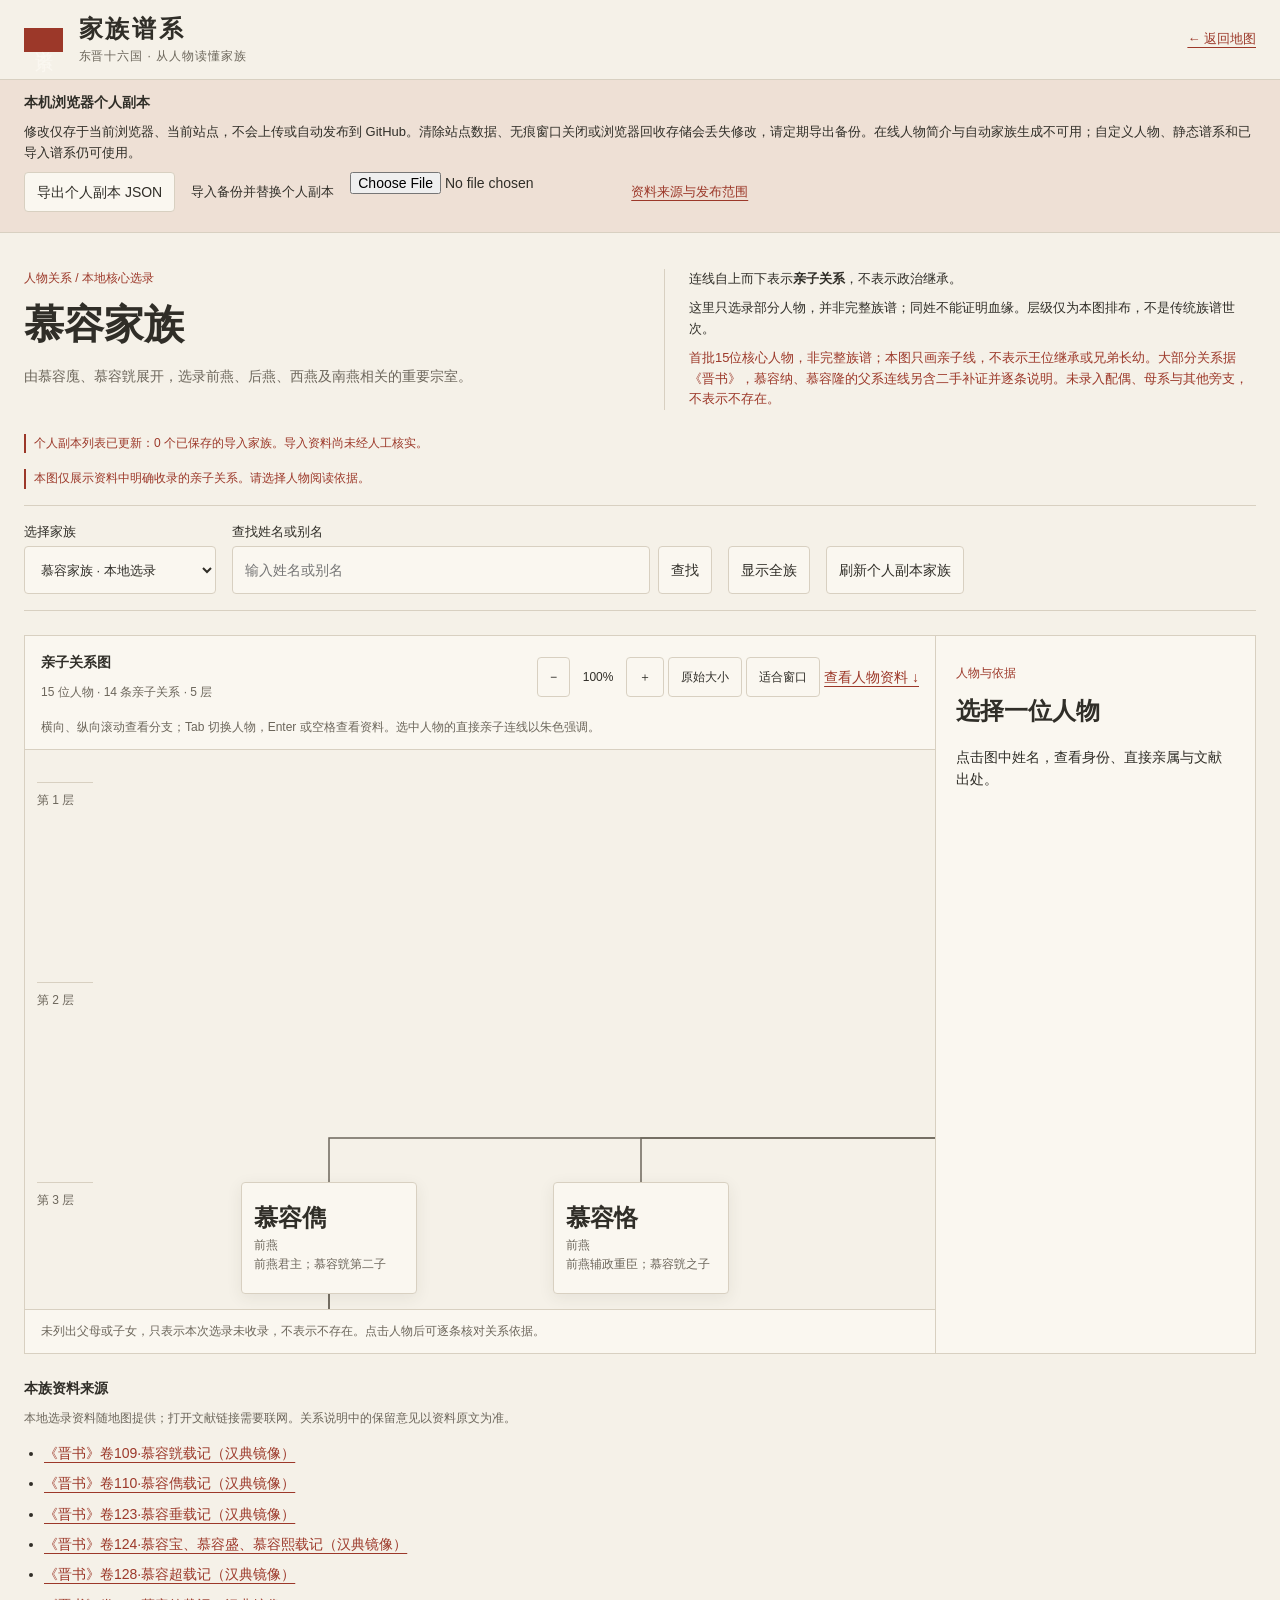
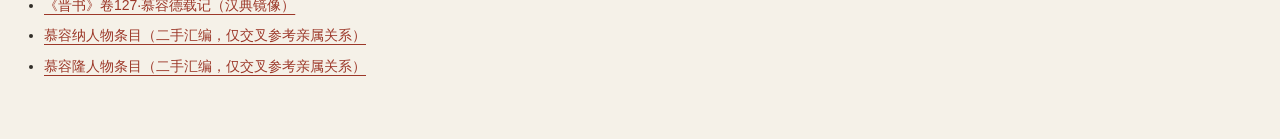
==== genealogy.html @ d3fff0d9 "Prepare personal GitHub Pages edition and shared server" ====
<!doctype html>
<html lang="zh-CN">
<head>
<meta charset="utf-8"><meta name="viewport" content="width=device-width, initial-scale=1">
<title>家族谱系 · 东晋十六国</title>
<link rel="stylesheet" href="atlas.css"><link rel="stylesheet" href="genealogy.css">
<link rel="stylesheet" href="personal-data.css">
<script src="atlas-config.js" defer></script><script src="atlas-api.js" defer></script>
<script src="geo-data.js" defer></script><script src="history-data.js" defer></script><script src="personal-data.js" defer></script>
<script src="genealogy-data.js" defer></script><script src="genealogy-client.js" defer></script><script src="genealogy.js" defer></script>
</head>
<body class="genealogy-page">
<a class="skip-link" href="#genealogy-controls">跳至谱系操作</a>
<header class="masthead"><div class="brand"><span class="seal" aria-hidden="true">谱系</span><div><h1>家族谱系</h1><p>东晋十六国 · 从人物读懂家族</p></div></div><nav class="header-actions" aria-label="页面导航"><a href="index.html">← 返回地图</a></nav></header>
<main class="genealogy-main">
<section class="genealogy-intro" aria-labelledby="family-title"><div><p id="family-kind" class="eyebrow">人物关系 / 核心选录</p><h2 id="family-title">正在读取家族资料…</h2><p id="family-description"></p></div><div class="reading-note"><p>连线自上而下表示<strong>亲子关系</strong>，不表示政治继承。</p><p>这里只选录部分人物，并非完整族谱；同姓不能证明血缘。层级仅为本图排布，不是传统族谱世次。</p><p id="family-scope"></p></div></section>
<section id="family-provenance" class="family-provenance" aria-labelledby="provenance-title" hidden><h2 id="provenance-title">导入资料 · 尚未经人工核实</h2><p id="family-generated-at"></p><p>本族依据检索来源生成并保存，不属于本地人工选录资料，也不代表完整族谱。请结合下方来源逐条核对人物与亲子关系；未收录不等于不存在。</p><ul id="family-warnings"></ul></section>
<p id="shared-status" class="reference-note" role="status" aria-live="polite"></p>
<p id="genealogy-status" class="reference-note" role="status" aria-live="polite">正在读取本地谱系资料…</p>
<section id="genealogy-controls" class="genealogy-controls" aria-label="谱系操作" tabindex="-1">
<label class="family-field" for="family-select">选择家族<select id="family-select" disabled></select></label>
<form id="person-search-form" role="search"><label for="person-search">查找姓名或别名</label><div class="search-field"><input id="person-search" type="search" autocomplete="off" placeholder="输入姓名或别名" aria-controls="person-search-results" disabled><button type="submit" disabled>查找</button></div></form>
<button id="show-family" type="button" disabled>显示全族</button>
<button id="refresh-families" type="button" disabled>刷新共享家族</button>
</section>
<div id="search-panel" class="search-panel" hidden><p id="search-status" role="status" aria-live="polite"></p><ul id="person-search-results" aria-label="姓名搜索结果"></ul></div>
<div id="genealogy-workspace" class="genealogy-workspace" hidden>
<section class="tree-panel" aria-labelledby="tree-title"><div class="tree-toolbar"><div><h2 id="tree-title">亲子关系图</h2><p id="tree-count" class="hint"></p></div><div class="tree-actions" aria-label="视图缩放"><button id="zoom-out" type="button" aria-label="缩小关系图">−</button><output id="zoom-level" aria-live="polite">100%</output><button id="zoom-in" type="button" aria-label="放大关系图">＋</button><button id="zoom-reset" type="button">原始大小</button><button id="zoom-fit" type="button">适合窗口</button></div></div>
<p id="tree-help" class="tree-help">横向、纵向滚动查看分支；Tab 切换人物，Enter 或空格查看资料。选中人物的直接亲子连线以朱色强调。</p>
<div id="tree-viewport" class="tree-viewport" tabindex="0" role="region" aria-label="可滚动的家族关系图" aria-describedby="tree-help"><div id="tree-extent"><div id="tree-stage"><svg id="tree-connectors" xmlns="http://www.w3.org/2000/svg" aria-hidden="true"></svg><div id="tree-generations" aria-hidden="true"></div><div id="tree-people"></div></div></div></div>
<p class="tree-footnote">未列出父母或子女，只表示本次选录未收录，不表示不存在。点击人物后可逐条核对关系依据。</p>
</section>
<aside id="person-detail" class="person-detail" aria-labelledby="person-detail-title" tabindex="-1"><p class="eyebrow">人物与依据</p><h2 id="person-detail-title">选择一位人物</h2><div id="person-detail-content"><p>点击图中姓名，查看身份、直接亲属与文献出处。</p></div></aside>
</div>
<section id="family-sources" class="family-sources" aria-labelledby="family-sources-title" hidden><h2 id="family-sources-title">本族资料来源</h2><p id="family-source-note" class="hint">本地选录资料随地图提供；打开文献链接需要联网。关系说明中的保留意见以资料原文为准。</p><ul id="family-source-list"></ul></section>
<noscript><p class="reference-note">谱系图需要 JavaScript 才能显示。请启用后重新打开，或<a href="index.html">返回地图</a>。</p></noscript>
</main>
</body>
</html>
---- atlas.css ----
:root {
  color-scheme: light;
  --paper: #f5f1e8; --surface: #faf7f0; --canvas: #e4dfd3; --ink: #302e28; --muted: #6c665b; --line: #d8d0c1; --accent: #9c3829; --accent-soft: #eee0d5; --focus: #7b4527;
  --water: #a9c5ca; --river: #5e899c; --land: #e8e2cc; --mountain: #736b50; --city: #423b30;
  --prefecture: #8b5938; --county: #66735b;
  --river-ink: #315c70;
  --s1: 4px; --s2: 8px; --s3: 12px; --s4: 16px; --s5: 20px; --s6: 24px; --s8: 32px; --s10: 40px; --s12: 48px;
  --text-xs: 12px; --text-sm: 13px; --text-base: 14px; --text-lg: 18px; --text-xl: 24px; --text-display: 40px;
  --radius: 4px; --shadow: 0 4px 16px #302e2814; --transition: 180ms cubic-bezier(.22,1,.36,1); --sidebar: 288px; --header: 80px;
  --sans: "Noto Sans CJK SC", "Microsoft YaHei", "PingFang SC", sans-serif; --serif: "Noto Serif CJK SC", "Songti SC", SimSun, serif;
}
:root { --period-dialog-width: 560px; --period-backdrop: #302e2866; }
.place-period-dialog { width: min(var(--period-dialog-width), calc(100% - var(--s8))); max-height: calc(100dvh - var(--s8)); overflow: auto; overscroll-behavior: contain; padding: var(--s6); border: 1px solid var(--line); border-radius: var(--radius); background: var(--surface); color: var(--ink); box-shadow: var(--shadow); font: var(--text-base)/1.6 var(--sans); }
.place-period-dialog::backdrop { background: var(--period-backdrop); }
.place-period-dialog form > * + * { margin-top: var(--s4); }
.place-period-dialog p { overflow-wrap: anywhere; }
.place-period-dialog fieldset { min-width: 0; margin-inline: 0; padding: 0; border: 0; }
.place-period-dialog label { display: block; margin-block: var(--s2) var(--s1); font-size: var(--text-sm); }
.place-period-dialog input { width: 100%; min-height: var(--s10); padding: var(--s2); border: 1px solid var(--line); border-radius: var(--radius); background: var(--paper); }
.place-period-dialog button { min-height: var(--s10); }
#place-period-save { background: var(--accent); color: var(--surface); border-color: var(--accent); }
#place-period-save:hover { background: var(--focus); }
#place-period-refresh { margin-top: var(--s3); }
@media (max-width: 680px) { .place-period-dialog { padding: var(--s4); } .place-period-dialog .territory-actions button { flex: 1 1 100%; } }
* { box-sizing: border-box; }
body { margin: 0; background: var(--paper); color: var(--ink); font: var(--text-base)/1.6 var(--sans); }
button, input, select { font: inherit; color: inherit; }
button, summary, select { cursor: pointer; }
button, select { border: 1px solid var(--line); border-radius: var(--radius); background: var(--surface); padding: var(--s2) var(--s3); transition: background var(--transition); }
button:hover { background: var(--accent-soft); }
button:disabled, input:disabled { opacity: .45; cursor: not-allowed; }
:focus-visible { outline: 2px solid var(--focus); outline-offset: var(--s1); }
a { color: var(--accent); text-underline-offset: var(--s1); }
h1, h2, h3, p { margin: 0; }
[hidden] { display: none !important; }
.masthead { height: var(--header); padding: var(--s3) var(--s6); border-bottom: 1px solid var(--line); display: flex; align-items: center; justify-content: space-between; gap: var(--s4); }
.brand, .header-actions { display: flex; align-items: center; gap: var(--s4); }
.seal { color: var(--surface); background: var(--accent); font: var(--text-lg)/1.25 var(--serif); writing-mode: vertical-rl; letter-spacing: var(--s1); padding: var(--s2); }
h1 { font: 600 var(--text-xl)/1.4 var(--serif); letter-spacing: .12em; }
.brand p { color: var(--muted); font-size: var(--text-xs); letter-spacing: .08em; }
.brand p span { margin-left: var(--s3); }
.header-actions { font-size: var(--text-sm); }
.workspace { height: calc(100dvh - var(--header)); min-height: 560px; display: grid; grid-template-columns: var(--sidebar) minmax(0, 1fr); }
#sidebar { overflow-y: auto; border-right: 1px solid var(--line); scrollbar-width: thin; }
.sidebar-section { padding: var(--s5); border-bottom: 1px solid var(--line); }
h2, summary { font: 600 var(--text-base)/1.6 var(--serif); }
.section-heading { display: flex; justify-content: space-between; align-items: baseline; }
.section-heading span, .hint, .reference-note { color: var(--muted); font-size: var(--text-xs); }
.hint { margin-top: var(--s2); }
.legend { margin-top: var(--s3); display: grid; grid-template-columns: 1fr 1fr; gap: var(--s1); }
.legend button { text-align: left; font-size: var(--text-sm); padding: var(--s2); display: flex; gap: var(--s2); align-items: center; border-color: transparent; background: transparent; }
.legend button[aria-pressed="true"] { border-color: var(--accent); background: var(--accent-soft); }
.swatch { width: var(--s3); height: var(--s3); border: 1px solid var(--ink); border-radius: 50%; flex-shrink: 0; }
.legend .regional-power-legend { grid-column: 1 / -1; font-size: var(--text-xs); }
.regional-power-swatch { border-style: dashed; border-radius: 0; background: transparent; }
#city-search { width: 100%; min-height: var(--s10); border: 1px solid var(--line); border-radius: var(--radius); background: var(--surface); padding: var(--s2) var(--s3); margin-top: var(--s3); }
.character-search { display: grid; grid-template-columns: minmax(0, 1fr) auto; gap: var(--s2); margin-block: var(--s4); }
.character-search label, .character-search .hint { grid-column: 1 / -1; font-size: var(--text-xs); }
.character-search input { min-width: 0; width: 100%; min-height: var(--s10); padding: var(--s2); border: 1px solid var(--line); border-radius: var(--radius); background: var(--surface); }
.character-search button { font-size: var(--text-xs); }
.character-search .hint { margin-top: 0; }
.character-duplicate-matches { display: grid; gap: var(--s1); margin-top: var(--s2); }
.character-duplicate-matches button { text-align: left; overflow-wrap: anywhere; font-size: var(--text-xs); }
@media (max-width: 680px) { .character-search input, .character-search button { grid-column: 1 / -1; } }
.search-results { max-height: 240px; overflow: auto; }
.search-results button { display: block; width: 100%; text-align: left; border: 0; border-bottom: 1px solid var(--line); border-radius: 0; background: transparent; }
.search-results small { color: var(--muted); display: block; }
.search-pagination { display: flex; align-items: center; justify-content: space-between; gap: var(--s1); margin-top: var(--s2); }
.search-pagination button { font-size: var(--text-xs); padding: var(--s2); }
.search-pagination .hint { margin: 0; white-space: nowrap; }
#place-notice { margin-top: var(--s3); }
.place-type-label { display: block; font-size: var(--text-xs); margin-top: var(--s3); margin-bottom: var(--s1); }
#place-type { width: 100%; }
.colocated-records { display: grid; gap: var(--s1); }
.colocated-records button { text-align: left; font-size: var(--text-xs); }
.colocated-records button[aria-pressed="true"] { border-color: var(--accent); background: var(--accent-soft); }
.place-popup { overflow-wrap: anywhere; }
.place-popup > button { margin-top: var(--s2); font-size: var(--text-xs); }
.layer-controls { display: grid; gap: var(--s2); margin: var(--s3) 0; }
.layer-controls label { display: flex; align-items: flex-start; gap: var(--s2); cursor: pointer; font-size: var(--text-sm); }
input[type="checkbox"], input[type="range"] { accent-color: var(--accent); }
input[type="checkbox"] { width: var(--s4); height: var(--s4); margin: var(--s1) 0 0; flex-shrink: 0; }
.online { color: var(--accent); font-size: var(--text-xs); margin-left: auto; }
.reference-note { border-left: 2px solid var(--accent); padding-left: var(--s2); color: var(--accent); }
.opacity-label { display: flex; justify-content: space-between; font-size: var(--text-xs); margin-top: var(--s3); }
#historical-opacity { width: 100%; }
.source-body { font-size: var(--text-xs); overflow-wrap: anywhere; }
.source-body p, .source-body h3 { margin-top: var(--s3); }
.source-body h3 { font-size: var(--text-xs); }
.source-body a { display: block; margin-top: var(--s2); }
.map-panel { display: flex; flex-direction: column; min-width: 0; min-height: 0; }
.event-heading { padding: var(--s4) var(--s6); display: flex; gap: var(--s6); align-items: center; border-bottom: 1px solid var(--line); }
.year-block { display: flex; align-items: baseline; flex-wrap: wrap; column-gap: var(--s1); min-width: 100px; color: var(--accent); }
.year-block span { font-size: var(--text-xs); }
.year-block span:first-child { flex-basis: 100%; color: var(--muted); }
.year-block output { font: var(--text-display)/1.2 var(--serif); font-variant-numeric: tabular-nums; }
.event-copy { min-width: 0; }
.eyebrow { font-size: var(--text-xs); color: var(--accent); }
.event-copy h2 { font-size: var(--text-lg); }
#event-description { font-size: var(--text-xs); color: var(--muted); max-height: 3.2em; overflow-y: auto; }
.map-stage { flex: 1; min-height: 240px; position: relative; isolation: isolate; }
#map { height: 100%; width: 100%; background: var(--water); font-family: var(--sans); }
.map-warning, .view-actions, .map-caption { position: absolute; z-index: 800; background: var(--surface); box-shadow: var(--shadow); }
.map-warning { top: var(--s3); left: 50%; transform: translateX(-50%); padding: var(--s2) var(--s4); border: 1px solid var(--line); color: var(--accent); font-size: var(--text-sm); font-weight: 600; white-space: nowrap; pointer-events: none; }
.view-actions { right: var(--s3); bottom: var(--s8); display: flex; gap: var(--s1); background: transparent; box-shadow: none; }
.view-actions button { box-shadow: var(--shadow); font-size: var(--text-xs); }
.map-caption { left: var(--s3); bottom: var(--s8); color: var(--muted); font-size: var(--text-xs); padding: var(--s1) var(--s2); pointer-events: none; }
.map-error { position: absolute; z-index: 1000; inset: var(--s6); padding: var(--s6); background: var(--surface); color: var(--accent); border: 1px solid var(--accent); overflow: auto; }
.leaflet-container .leaflet-control-attribution { background: var(--surface); color: var(--muted); font-size: 10px; }
.leaflet-bar a, .leaflet-popup-content-wrapper, .leaflet-popup-tip { background: var(--surface); color: var(--ink); }
.leaflet-popup-content { font: var(--text-sm)/1.6 var(--sans); }
.leaflet-popup-content h3 { font: 600 var(--text-lg)/1.6 var(--serif); }
.leaflet-popup-content p { margin: var(--s2) 0; }
.leaflet-popup-content a { color: var(--accent); overflow-wrap: anywhere; }
.leaflet-tooltip.polity-label, .leaflet-tooltip.mountain-label { box-shadow: none; border: 0; background: transparent; padding: 0; color: var(--city); text-shadow: 1px 1px var(--surface), -1px -1px var(--surface), -1px 1px var(--surface), 1px -1px var(--surface); }
.city-label-host { display: flex; align-items: center; justify-content: center; background: transparent; border: 0; color: var(--city); font: 500 var(--text-sm)/1.2 var(--sans); white-space: nowrap; text-shadow: 1px 1px var(--surface), -1px -1px var(--surface), -1px 1px var(--surface), 1px -1px var(--surface); }
.city-label-important { font-weight: 600; }
.leaflet-tooltip.polity-label { font: 600 var(--text-lg)/1.4 var(--serif); letter-spacing: .16em; color: var(--ink); }
.leaflet-tooltip.mountain-label { font: var(--text-sm)/1.4 var(--serif); color: var(--mountain); }
.river-label-host { background: transparent; border: 0; }
.river-label { display: block; width: 100%; height: 100%; padding: var(--s1); border: 0; border-radius: var(--radius); background: transparent; color: var(--river-ink); font: 600 var(--text-sm)/1.2 var(--sans); white-space: nowrap; text-shadow: 1px 1px var(--surface), -1px -1px var(--surface), -1px 1px var(--surface), 1px -1px var(--surface); }
.river-label:hover, .river-label:focus-visible { background: var(--surface); text-decoration: underline; text-underline-offset: var(--s1); }
.river-popup { overflow-wrap: anywhere; }
.regional-power-host { background: transparent; border: 0; }
.regional-power-label { display: grid; gap: var(--s1); width: max-content; transform: translate(-50%, -50%); padding: var(--s1) var(--s2); border: 1px dashed var(--regional-color, var(--muted)); background: var(--surface); color: var(--ink); text-align: left; white-space: nowrap; }
.regional-power-label strong { font: 600 var(--text-base)/1.4 var(--serif); }
.regional-power-label span { font: var(--text-xs)/1.4 var(--sans); color: var(--muted); }
.regional-power-label:hover, .regional-power-label:focus-visible { background: var(--accent-soft); }
.regional-power-popup { overflow-wrap: anywhere; }
.leaflet-tooltip:before { display: none; }
.political-pane { transition: opacity var(--transition); }
.timeline { padding: var(--s3) var(--s6); border-top: 1px solid var(--line); }
.timeline-heading { display: flex; align-items: center; justify-content: space-between; gap: var(--s4); }
.timeline-heading label { font-weight: 600; font-size: var(--text-sm); }
#year-note { font-size: var(--text-xs); color: var(--accent); }
.playback { display: flex; gap: var(--s1); flex-shrink: 0; }
.playback button { min-height: var(--s10); }
#play { min-width: 64px; color: var(--accent); }
#play[aria-pressed="true"] { background: var(--accent); color: var(--surface); }
#play-speed { font-size: var(--text-xs); padding-inline: var(--s2); }
#year-range { width: 100%; margin: var(--s2) 0 0; height: var(--s6); cursor: pointer; }
.event-ticks { height: var(--s4); position: relative; margin-inline: var(--s2); }
.event-ticks button { position: absolute; top: 0; transform: translateX(-50%); width: var(--s2); height: var(--s4); padding: 0; border: 0; border-radius: 0; background: transparent; }
.event-ticks button::after { content: ""; position: absolute; left: 50%; top: var(--s1); height: var(--s2); border-left: 1px solid var(--muted); }
.event-ticks button[aria-current="true"]::after { border-color: var(--accent); border-width: 3px; height: var(--s3); top: 0; }
.timeline-scale { display: flex; justify-content: space-between; color: var(--muted); font: var(--text-xs)/1.6 var(--sans); }
.timeline-footnote { color: var(--muted); font-size: var(--text-xs); margin-top: var(--s1); }
.territory-section > button, #territory-save { width: 100%; background: var(--accent); color: var(--surface); border-color: var(--accent); }
.territory-section > button:hover, #territory-save:hover { background: var(--focus); }
#territory-panel { margin-top: var(--s4); }
#territory-panel > .reference-note, #territory-panel > h3, #territory-panel > .territory-actions { margin-top: var(--s3); }
#territory-panel h3 { font: 600 var(--text-sm)/1.6 var(--sans); margin-top: var(--s4); }
#territory-fields { border: 0; padding: 0; margin: var(--s4) 0; min-width: 0; }
#territory-fields legend { padding: 0; font-weight: 600; margin-bottom: var(--s2); }
#territory-fields label { display: block; font-size: var(--text-xs); margin: var(--s3) 0 var(--s1); }
#territory-fields input, #territory-fields select { width: 100%; padding: var(--s2); border: 1px solid var(--line); border-radius: var(--radius); background: var(--surface); }
#territory-place { overflow-wrap: anywhere; font-size: var(--text-sm); margin-bottom: var(--s2); }
.territory-actions { display: flex; gap: var(--s2); flex-wrap: wrap; }
.territory-actions button, #territory-close, #territory-find, .territory-records button { font-size: var(--text-xs); }
#territory-preview { margin-block: var(--s3); }
.territory-records { padding-left: var(--s5); margin: var(--s3) 0 0; font-size: var(--text-sm); }
.territory-records li { border-bottom: 1px solid var(--line); padding-block: var(--s3); overflow-wrap: anywhere; }
.territory-records button { margin-top: var(--s2); }
.territory-records li[data-edit-id] { cursor: pointer; }
.territory-records li.territory-record-selected { background: var(--accent-soft); border-bottom-color: var(--accent); }
.territory-records [data-preview-edit] { margin-inline-end: var(--s2); }
.territory-records [data-preview-edit][aria-pressed="true"] { border-color: var(--accent); font-weight: 600; }
#territory-inspection-notice { border-inline-start: 2px dashed var(--accent); padding-inline-start: var(--s2); }
.territory-error { color: var(--accent); font-weight: 600; }
#map.territory-drawing { cursor: crosshair; }
#map.territory-drawing .leaflet-interactive, #map.territory-drawing .leaflet-cities-pane, #map.territory-drawing .leaflet-riverLabels-pane, #map.territory-drawing .political-pane { pointer-events: none !important; }
.map-stage:has(.territory-drawing) .map-warning { border-color: var(--accent); white-space: normal; width: max-content; max-width: calc(100% - var(--s6)); }
.map-stage:has(.territory-drawing) .map-warning::after { content: " · 单击描边，Esc取消"; }
.sidebar-hidden .workspace { grid-template-columns: minmax(0, 1fr); }
.sidebar-hidden #sidebar { display: none; }
.sr-only { position: absolute; width: 1px; height: 1px; padding: 0; overflow: hidden; clip-path: inset(50%); white-space: nowrap; }
.noscript { position: fixed; z-index: 2000; inset: 0; background: var(--paper); padding: var(--s8); }
@media (max-width: 1000px) { :root { --sidebar: 248px; } .sidebar-section { padding: var(--s4); } .event-heading { gap: var(--s4); padding: var(--s3) var(--s4); } .timeline { padding-inline: var(--s4); } .timeline-heading { flex-wrap: wrap; gap: var(--s2); } .playback { margin-left: auto; } .map-caption { display: none; } }
@media (max-width: 680px) { :root { --header: 72px; } .masthead { padding: var(--s3); } .seal { display: none; } h1 { font-size: var(--text-lg); } .brand p { letter-spacing: 0; } .brand p span { display: none; } .header-actions { gap: var(--s2); font-size: var(--text-xs); } .header-actions button { padding: var(--s2); } .workspace { display: flex; flex-direction: column; height: auto; min-height: calc(100dvh - var(--header)); } .map-panel { order: 0; } #sidebar { order: 1; border-right: 0; border-top: 1px solid var(--line); } .map-stage { height: 52dvh; min-height: 320px; flex: none; } .event-heading { gap: var(--s3); } .year-block { min-width: 80px; } .event-copy h2 { font-size: var(--text-base); } .map-warning { font-size: var(--text-xs); padding: var(--s2); top: var(--s3); } .timeline-heading { align-items: flex-start; } .timeline-heading > div:first-child { width: 100%; } .playback { margin-left: 0; } .legend { grid-template-columns: repeat(3, 1fr); } .sidebar-hidden .workspace { display: flex; } }
@media (max-width: 680px) { .header-actions { flex-wrap: wrap; justify-content: flex-end; row-gap: var(--s1); } }
@media (prefers-reduced-motion: reduce) { * { transition: none !important; } }
.annotation-section > button, #annotation-save { width: 100%; color: var(--surface); background: var(--accent); border-color: var(--accent); }
.annotation-section > button:hover, #annotation-save:hover { background: var(--focus); }
#annotation-panel { margin-top: var(--s4); }
#annotation-panel fieldset { border: 0; padding: 0; margin: var(--s4) 0; min-width: 0; }
#annotation-panel legend { padding: 0; font-weight: 600; }
#annotation-panel label { display: block; font-size: var(--text-xs); margin: var(--s3) 0 var(--s1); }
#annotation-panel input, #annotation-panel select, #annotation-panel textarea { width: 100%; border: 1px solid var(--line); border-radius: var(--radius); background: var(--surface); color: var(--ink); padding: var(--s2); font: inherit; }
#annotation-panel textarea { resize: vertical; }
#annotation-search, #annotation-panel h3, #annotation-panel .territory-actions { margin-top: var(--s3); }
#annotation-panel h3 { font-size: var(--text-sm); }
.annotation-candidates { max-height: 50dvh; overflow-y: auto; }
.annotation-candidate { border-block-end: 1px solid var(--line); padding-block: var(--s3); }
.annotation-candidate > button { width: 100%; text-align: left; }
.annotation-candidate > button[aria-pressed="true"] { border-color: var(--accent); background: var(--accent-soft); }
.annotation-details { font-size: var(--text-xs); overflow-wrap: anywhere; }
.annotation-details p { white-space: pre-line; margin-block: var(--s2); }
.annotation-marker { background: transparent; border: 0; }
.annotation-symbol { display: grid; place-items: center; width: var(--s6); height: var(--s6); font-size: var(--text-lg); text-shadow: 1px 1px var(--surface), -1px -1px var(--surface); }
.annotation-label { font-weight: 600; }
#map.territory-drawing .leaflet-annotations-pane { pointer-events: none !important; }
#annotation-records button { margin-inline-end: var(--s2); }
#annotation-warnings:empty { display: none; }
fieldset:disabled select, fieldset:disabled textarea { opacity: .45; cursor: not-allowed; }
:root { --character-height: 56px; --character-label-width: 144px; --character-notice-width: 560px; }
.character-section > button, #character-save { width: 100%; background: var(--accent); color: var(--surface); border-color: var(--accent); }
.character-section > button:hover, #character-save:hover { background: var(--focus); }
#character-panel { margin-top: var(--s4); }
#character-panel > p, #character-panel > h3, #character-panel .territory-actions { margin-top: var(--s3); }
#character-panel h3 { font-size: var(--text-sm); }
#character-fields { border: 0; padding: 0; margin: var(--s4) 0; min-width: 0; }
#character-fields legend { padding: 0; font-weight: 600; }
#character-fields label { display: block; font-size: var(--text-xs); margin: var(--s3) 0 var(--s1); }
#character-fields input, #character-fields select, #character-fields textarea { width: 100%; min-width: 0; padding: var(--s2); border: 1px solid var(--line); border-radius: var(--radius); background: var(--surface); color: var(--ink); font: inherit; }
#character-fields textarea { resize: vertical; }
#character-biography-custom { width: 100%; margin-top: var(--s3); border-color: var(--accent); color: var(--accent); text-align: left; }
#character-biography-custom[aria-pressed="true"] { background: var(--accent-soft); font-weight: 600; }
#character-biography-retry, #character-biography-status { margin-top: var(--s2); }
.character-biography-candidates { max-height: 50dvh; overflow-y: auto; overflow-wrap: anywhere; }
.character-biography-candidate { padding-block: var(--s3); border-bottom: 1px solid var(--line); }
.character-biography-candidate > button { width: 100%; text-align: left; }
.character-biography-candidate > button[aria-pressed="true"] { border-color: var(--accent); background: var(--accent-soft); }
.character-biography-candidate > p { margin-top: var(--s2); font-size: var(--text-sm); }
.character-biography-source { font-size: var(--text-xs); overflow-wrap: anywhere; }
.character-biography-source > p, .character-biography-source > a { display: block; margin-top: var(--s2); }
.character-biography-source:empty { display: none; }
#character-position { margin-block: var(--s3); overflow-wrap: anywhere; }
#character-panel button { min-height: var(--s10); }
#character-records button { max-width: 100%; text-align: left; overflow-wrap: anywhere; }
.character-marker { background: transparent; border: 0; touch-action: none; }
.character-piece { position: relative; width: var(--s12); height: var(--character-height); cursor: grab; }
.character-piece:active { cursor: grabbing; }
.character-piece svg { display: block; width: 100%; height: 100%; overflow: visible; }
.character-shield { fill: var(--character-color); stroke: var(--ink); stroke-width: 2; }
.character-hat { fill: var(--surface); stroke: var(--ink); stroke-width: 2; stroke-linejoin: round; }
.character-role { position: absolute; top: var(--s5); left: var(--s3); width: var(--s6); height: var(--s6); text-align: center; background: var(--surface); color: var(--ink); border-radius: var(--radius); font: 600 var(--text-lg)/1.3 var(--serif); }
.character-minister .character-role { border-radius: 50%; }
.character-name { position: absolute; top: var(--character-height); left: 50%; transform: translateX(-50%); width: max-content; max-width: var(--character-label-width); padding: 0 var(--s1); border: 1px solid var(--line); border-radius: var(--radius); background: var(--surface); color: var(--ink); font: 600 var(--text-xs)/1.4 var(--sans); text-align: center; overflow-wrap: anywhere; }
.character-popup { overflow-wrap: anywhere; }
.character-biography { white-space: pre-wrap; }
.character-genealogy { margin-block: var(--s3); padding-block: var(--s3); border-block: 1px solid var(--line); }
.character-genealogy h4 { margin: 0; font-size: var(--text-sm); }
.character-genealogy ul { margin: var(--s2) 0 0; padding-left: var(--s5); }
.character-genealogy li + li { margin-top: var(--s3); }
.character-genealogy li > p { margin: var(--s1) 0 0; }
.character-notice { position: absolute; z-index: 850; top: var(--s12); right: var(--s3); max-width: min(var(--character-notice-width), calc(100% - var(--s12) - var(--s6))); max-height: 25%; overflow: auto; padding: var(--s2) var(--s3); border: 1px solid var(--line); border-left: var(--s1) solid var(--accent); background: var(--surface); box-shadow: var(--shadow); color: var(--ink); font-size: var(--text-xs); overflow-wrap: anywhere; pointer-events: none; }
#map.character-placing { cursor: crosshair; }
#map.character-placing .leaflet-interactive, #map.character-placing .leaflet-marker-icon, #map.character-placing .leaflet-tooltip, #map.character-placing .leaflet-riverLabels-pane { pointer-events: none !important; }
#map.territory-drawing .leaflet-characters-pane { pointer-events: none !important; }
@media (max-width: 680px) { .character-notice { top: var(--s12); max-width: calc(100% - var(--s12) - var(--s6)); } .character-popup { max-width: calc(100vw - var(--s12) - var(--s8)); } }
/* A single army standard represents a formation; personal role icons return while selecting members. */
.character-standard-pole { fill: none; stroke: var(--ink); stroke-width: 3; stroke-linecap: round; }
.character-army-standard .character-shield { stroke-linejoin: round; }
.character-formation { margin-block: var(--s3); padding-bottom: var(--s3); border-bottom: 1px solid var(--line); }
.character-formation h4 { margin: 0; font: 600 var(--text-sm)/1.6 var(--serif); }
.character-formation ul { list-style: none; padding: 0; margin: var(--s2) 0; display: grid; gap: var(--s1); }
.character-formation button { min-height: var(--s10); width: 100%; text-align: left; }
#formation-section { border-top: 1px solid var(--line); margin-top: var(--s5); padding-top: var(--s4); }
#formation-section > * + *, #formation-form { margin-top: var(--s3); }
#formation-fields { border: 0; padding: 0; margin: var(--s4) 0; min-width: 0; }
#formation-fields legend { padding: 0; font-weight: 600; }
#formation-fields > label { display: block; font-size: var(--text-xs); margin: var(--s3) 0 var(--s1); }
#formation-fields input:not([type="checkbox"]), #formation-fields select { width: 100%; min-width: 0; padding: var(--s2); border: 1px solid var(--line); border-radius: var(--radius); background: var(--surface); color: var(--ink); font: inherit; }
#formation-fields fieldset { min-width: 0; margin: var(--s3) 0; padding: var(--s2); border: 1px solid var(--line); border-radius: var(--radius); }
.formation-roster { max-height: 40dvh; overflow-y: auto; }
.formation-member { display: flex; gap: var(--s2); align-items: flex-start; min-height: var(--s10); padding-block: var(--s2); border-bottom: 1px solid var(--line); cursor: pointer; font-size: var(--text-sm); }
.formation-member span { min-width: 0; overflow-wrap: anywhere; }
.formation-member:has(input:disabled) { cursor: not-allowed; color: var(--muted); }
.formation-record { overflow-wrap: anywhere; }
.formation-record button { max-width: 100%; text-align: left; }
#formation-save { background: var(--accent); border-color: var(--accent); color: var(--surface); }
#formation-save:hover { background: var(--focus); }
.formation-map-controls { flex: none; display: flex; align-items: center; flex-wrap: wrap; gap: var(--s2) var(--s4); padding: var(--s3) var(--s6); border-bottom: 1px solid var(--accent); background: var(--accent-soft); color: var(--ink); }
.formation-map-controls > div { display: flex; align-items: center; flex-wrap: wrap; gap: var(--s2); }
#formation-map-summary { font: 600 var(--text-base)/1.6 var(--serif); }
#formation-map-notice { flex-basis: 100%; font-size: var(--text-xs); }
.formation-map-controls label { font-size: var(--text-sm); }
#formation-map-commander { min-width: var(--character-label-width); max-width: 100%; min-height: var(--s10); }
.formation-map-controls button { min-height: var(--s10); font-size: var(--text-sm); }
#formation-map-done { background: var(--accent); border-color: var(--accent); color: var(--surface); }
#formation-map-done:hover { background: var(--focus); }
#map.formation-selecting .character-piece, #map.formation-selecting .character-piece:active { cursor: pointer; }
.character-selection-badge { position: absolute; bottom: calc(100% + var(--s1)); left: 50%; transform: translateX(-50%); width: max-content; max-width: var(--character-label-width); padding: 0 var(--s1); border: 1px solid var(--line); border-radius: var(--radius); background: var(--surface); color: var(--ink); font: 600 var(--text-xs)/1.4 var(--sans); text-align: center; }
.formation-selected .character-piece { outline: var(--s1) solid var(--accent); outline-offset: var(--s1); border-radius: var(--radius); background: var(--accent-soft); }
.formation-selected .character-selection-badge { background: var(--accent); border-color: var(--accent); color: var(--surface); }
.formation-selected-commander .character-selection-badge { padding: var(--s1) var(--s2); border-bottom: var(--s1) double var(--surface); }
.formation-selection-blocked .character-piece { cursor: not-allowed !important; }
.formation-selection-blocked .character-selection-badge { border-style: dashed; }
#map.formation-selecting .leaflet-cities-pane, #map.formation-selecting .leaflet-annotations-pane, #map.formation-selecting .leaflet-riverLabels-pane, #map.formation-selecting .political-pane { pointer-events: none !important; }
@media (max-width: 680px) { .formation-map-controls { padding: var(--s2) var(--s3); gap: var(--s2); } #formation-map-summary { flex-basis: 100%; } .formation-map-controls select { flex: 1; min-width: 0; } }
:root { --genealogy-dialog-width: 640px; --genealogy-backdrop: #302e2866; }
.genealogy-dialog { width: min(var(--genealogy-dialog-width), calc(100% - var(--s8))); max-height: calc(100dvh - var(--s8)); overflow: auto; padding: var(--s6); border: 1px solid var(--line); border-radius: var(--radius); background: var(--surface); color: var(--ink); box-shadow: var(--shadow); font: var(--text-base)/1.6 var(--sans); overflow-wrap: anywhere; }
.genealogy-dialog::backdrop { background: var(--genealogy-backdrop); }
.genealogy-dialog > * + * { margin-top: var(--s4); }
.genealogy-dialog h2 { font-size: var(--text-lg); }
.genealogy-choices { min-width: 0; padding: 0; border: 0; }
.genealogy-choices legend { padding: 0; font-weight: 600; }
.genealogy-candidate { padding-block: var(--s3); border-bottom: 1px solid var(--line); }
.genealogy-candidate label { display: flex; gap: var(--s2); align-items: baseline; cursor: pointer; }
.genealogy-candidate input { flex: none; accent-color: var(--accent); }
.genealogy-candidate a, .genealogy-candidate p { display: block; margin-top: var(--s2); font-size: var(--text-sm); }
.genealogy-dialog button { min-height: var(--s10); }
.genealogy-dialog .genealogy-generate { background: var(--accent); border-color: var(--accent); color: var(--surface); }
.genealogy-dialog .genealogy-generate:hover { background: var(--focus); }
---- genealogy.css ----
.genealogy-page {
  --genealogy-detail-width: 320px;
  --genealogy-card-width: 176px;
  --genealogy-card-height: 112px;
  --genealogy-column-gap: 32px;
  --genealogy-row-gap: 88px;
  --genealogy-gutter: 80px;
  --genealogy-padding: 32px;
  --genealogy-view-height: 560px;
  --genealogy-search-height: 240px;
}
.skip-link { position: absolute; top: var(--s2); left: var(--s2); transform: translateY(-200%); background: var(--surface); padding: var(--s3); z-index: 10; }
.skip-link:focus { transform: none; }
.genealogy-main { padding: var(--s6); }
.genealogy-intro { display: grid; grid-template-columns: 1fr 1fr; gap: var(--s12); padding-block: var(--s3) var(--s6); }
.genealogy-intro h2 { font-size: var(--text-display); margin-block: var(--s1) var(--s2); }
.genealogy-intro #family-description { color: var(--muted); }
.reading-note { border-left: 1px solid var(--line); padding-left: var(--s6); font-size: var(--text-sm); }
.reading-note p + p { margin-top: var(--s2); }
#family-scope { color: var(--accent); }
#genealogy-status:empty { display: none; }
#genealogy-status { margin-bottom: var(--s4); }
.family-provenance { border-left: 2px solid var(--accent); background: var(--accent-soft); padding: var(--s4); margin-bottom: var(--s4); overflow-wrap: anywhere; }
.family-provenance h2 { color: var(--accent); }
.family-provenance p, .family-provenance ul { margin-top: var(--s2); font-size: var(--text-sm); }
.family-provenance ul { padding-left: var(--s5); margin-bottom: 0; }
#shared-status { margin-bottom: var(--s4); }
#shared-status:empty { display: none; }
.genealogy-controls { display: flex; flex-wrap: wrap; align-items: end; gap: var(--s4); padding: var(--s4) 0; border-block: 1px solid var(--line); }
.genealogy-controls label { display: block; font-size: var(--text-sm); }
.genealogy-controls select, .genealogy-controls input { display: block; margin-top: var(--s1); min-height: var(--s12); }
.genealogy-controls select { min-width: calc(var(--s12) * 4); }
.family-field { min-width: 0; max-width: 100%; }
.genealogy-controls select { max-width: 100%; }
.genealogy-controls input { min-width: 0; width: 100%; padding: var(--s2) var(--s3); background: var(--surface); border: 1px solid var(--line); border-radius: var(--radius); }
#person-search-form { flex: 1; max-width: calc(var(--s12) * 10); }
.search-field { display: flex; align-items: end; gap: var(--s2); }
.genealogy-controls button { min-height: var(--s12); white-space: nowrap; }
.search-panel { padding-block: var(--s4); border-bottom: 1px solid var(--line); }
#person-search-results { display: flex; flex-wrap: wrap; gap: var(--s2); list-style: none; padding: 0; margin-block: var(--s2) 0; max-height: var(--genealogy-search-height); overflow: auto; }
#person-search-results button { text-align: left; }
#person-search-results small { display: block; color: var(--muted); }
.genealogy-workspace { display: grid; grid-template-columns: minmax(0, 1fr) var(--genealogy-detail-width); margin-top: var(--s6); border: 1px solid var(--line); background: var(--surface); }
.tree-panel { min-width: 0; }
.tree-toolbar { display: flex; flex-wrap: wrap; justify-content: space-between; align-items: center; gap: var(--s3); padding: var(--s4); }
.tree-actions { display: flex; flex-wrap: wrap; gap: var(--s1); align-items: center; }
.tree-actions button { min-height: var(--s10); font-size: var(--text-xs); }
.tree-actions output { min-width: var(--s12); text-align: center; font-size: var(--text-xs); font-variant-numeric: tabular-nums; }
.tree-help, .tree-footnote { padding: 0 var(--s4) var(--s3); color: var(--muted); font-size: var(--text-xs); }
.tree-footnote { padding-top: var(--s3); border-top: 1px solid var(--line); }
.tree-viewport { overflow: auto; height: min(65dvh, var(--genealogy-view-height)); min-height: calc(var(--s12) * 6); background: var(--paper); border-top: 1px solid var(--line); overscroll-behavior: contain; }
#tree-extent { position: relative; }
#tree-stage { position: absolute; inset: 0 auto auto 0; transform-origin: top left; }
#tree-connectors { position: absolute; inset: 0; overflow: visible; pointer-events: none; }
.genealogy-edge { fill: none; stroke: var(--muted); stroke-width: 1.5; }
.genealogy-edge.is-related { stroke: var(--accent); stroke-width: 3; }
.generation-label { position: absolute; left: var(--s3); width: calc(var(--genealogy-gutter) - var(--s6)); color: var(--muted); font-size: var(--text-xs); border-top: 1px solid var(--line); padding-top: var(--s2); }
.person-node { position: absolute; width: var(--genealogy-card-width); height: var(--genealogy-card-height); padding: var(--s3); display: flex; flex-direction: column; justify-content: center; align-items: start; text-align: left; background: var(--surface); box-shadow: var(--shadow); }
.person-node strong { font: 600 var(--text-xl)/1.4 var(--serif); }
.person-node span { display: block; max-width: 100%; overflow: hidden; white-space: nowrap; text-overflow: ellipsis; font-size: var(--text-xs); color: var(--muted); }
.person-node[aria-pressed="true"] { border: 2px solid var(--accent); background: var(--accent-soft); }
.person-node[aria-pressed="true"] strong { color: var(--accent); }
.person-node.is-related { border-color: var(--accent); }
.person-node:focus-visible { z-index: 1; }
.person-detail { min-width: 0; border-left: 1px solid var(--line); padding: var(--s5); overflow-wrap: anywhere; }
.person-detail h2 { font-size: var(--text-xl); margin-block: var(--s2) var(--s4); }
.person-detail h3 { font-size: var(--text-base); margin-block: var(--s6) var(--s2); }
.person-detail p { white-space: pre-line; margin-block: var(--s2); }
.person-detail .person-identity { font-weight: 600; }
.person-detail .person-note { border-left: 2px solid var(--accent); padding-left: var(--s3); }
.person-detail ul { padding-left: var(--s5); margin-block: var(--s2); }
.person-detail li + li { margin-top: var(--s3); }
.person-detail .relation-list { list-style: none; padding: 0; }
.relation-list > li { padding-block: var(--s2); border-bottom: 1px solid var(--line); }
.relation-list button { color: var(--accent); }
.relation-list p, .source-list { font-size: var(--text-sm); }
.detail-link { display: inline-block; margin-top: var(--s3); }
.family-sources { padding-block: var(--s6); max-width: calc(var(--s12) * 20); }
.family-sources ul { padding-left: var(--s5); }
.family-sources li { margin-block: var(--s2); overflow-wrap: anywhere; }
@media (max-width: 1000px) {
  .genealogy-workspace { grid-template-columns: minmax(0, 1fr); }
  .person-detail { border-left: 0; border-top: 1px solid var(--line); }
  .genealogy-intro { gap: var(--s6); }
}
@media (max-width: 680px) {
  .genealogy-main { padding: var(--s3); }
  .genealogy-intro { grid-template-columns: 1fr; gap: var(--s4); padding-top: var(--s2); }
  .genealogy-intro h2 { font-size: var(--text-xl); }
  .reading-note { padding-left: var(--s3); }
  .genealogy-controls { flex-wrap: wrap; gap: var(--s3); }
  .family-field { flex: 1; }
  .genealogy-controls select { width: 100%; min-width: 0; }
  #person-search-form { flex: 1 0 100%; order: 2; }
  .genealogy-workspace { margin-top: var(--s4); }
  .tree-toolbar, .person-detail { padding: var(--s3); }
  .tree-viewport { height: 55dvh; }
}
---- personal-data.css ----
.personal-data { padding: var(--s3) var(--s6); border-bottom: 1px solid var(--line); background: var(--accent-soft); color: var(--ink); }
.personal-data > * + * { margin-top: var(--s2); }
.personal-data p { font-size: var(--text-sm); overflow-wrap: anywhere; }
.personal-data-actions { display: flex; flex-wrap: wrap; align-items: center; gap: var(--s2) var(--s4); }
.personal-data-actions label, .personal-data-actions a { font-size: var(--text-sm); }
.personal-data-actions button, .personal-data-actions input { min-height: var(--s10); max-width: 100%; }
.personal-data-actions input { min-width: 0; font: inherit; }
body:has(> .workspace) { display: flex; flex-direction: column; height: 100dvh; }
body:has(> .workspace) > .masthead, body:has(> .workspace) > .personal-data { flex: none; }
body:has(> .workspace) > .workspace { flex: 1; height: auto; min-height: 0; }
@media (max-width: 680px) {
  .personal-data { padding: var(--s3) var(--s4); }
  .personal-data-actions { align-items: stretch; }
  .personal-data-actions input { width: 100%; }
  body:has(> .workspace) { height: auto; min-height: 100dvh; }
  body:has(> .workspace) > .workspace { min-height: calc(100dvh - var(--header)); }
}
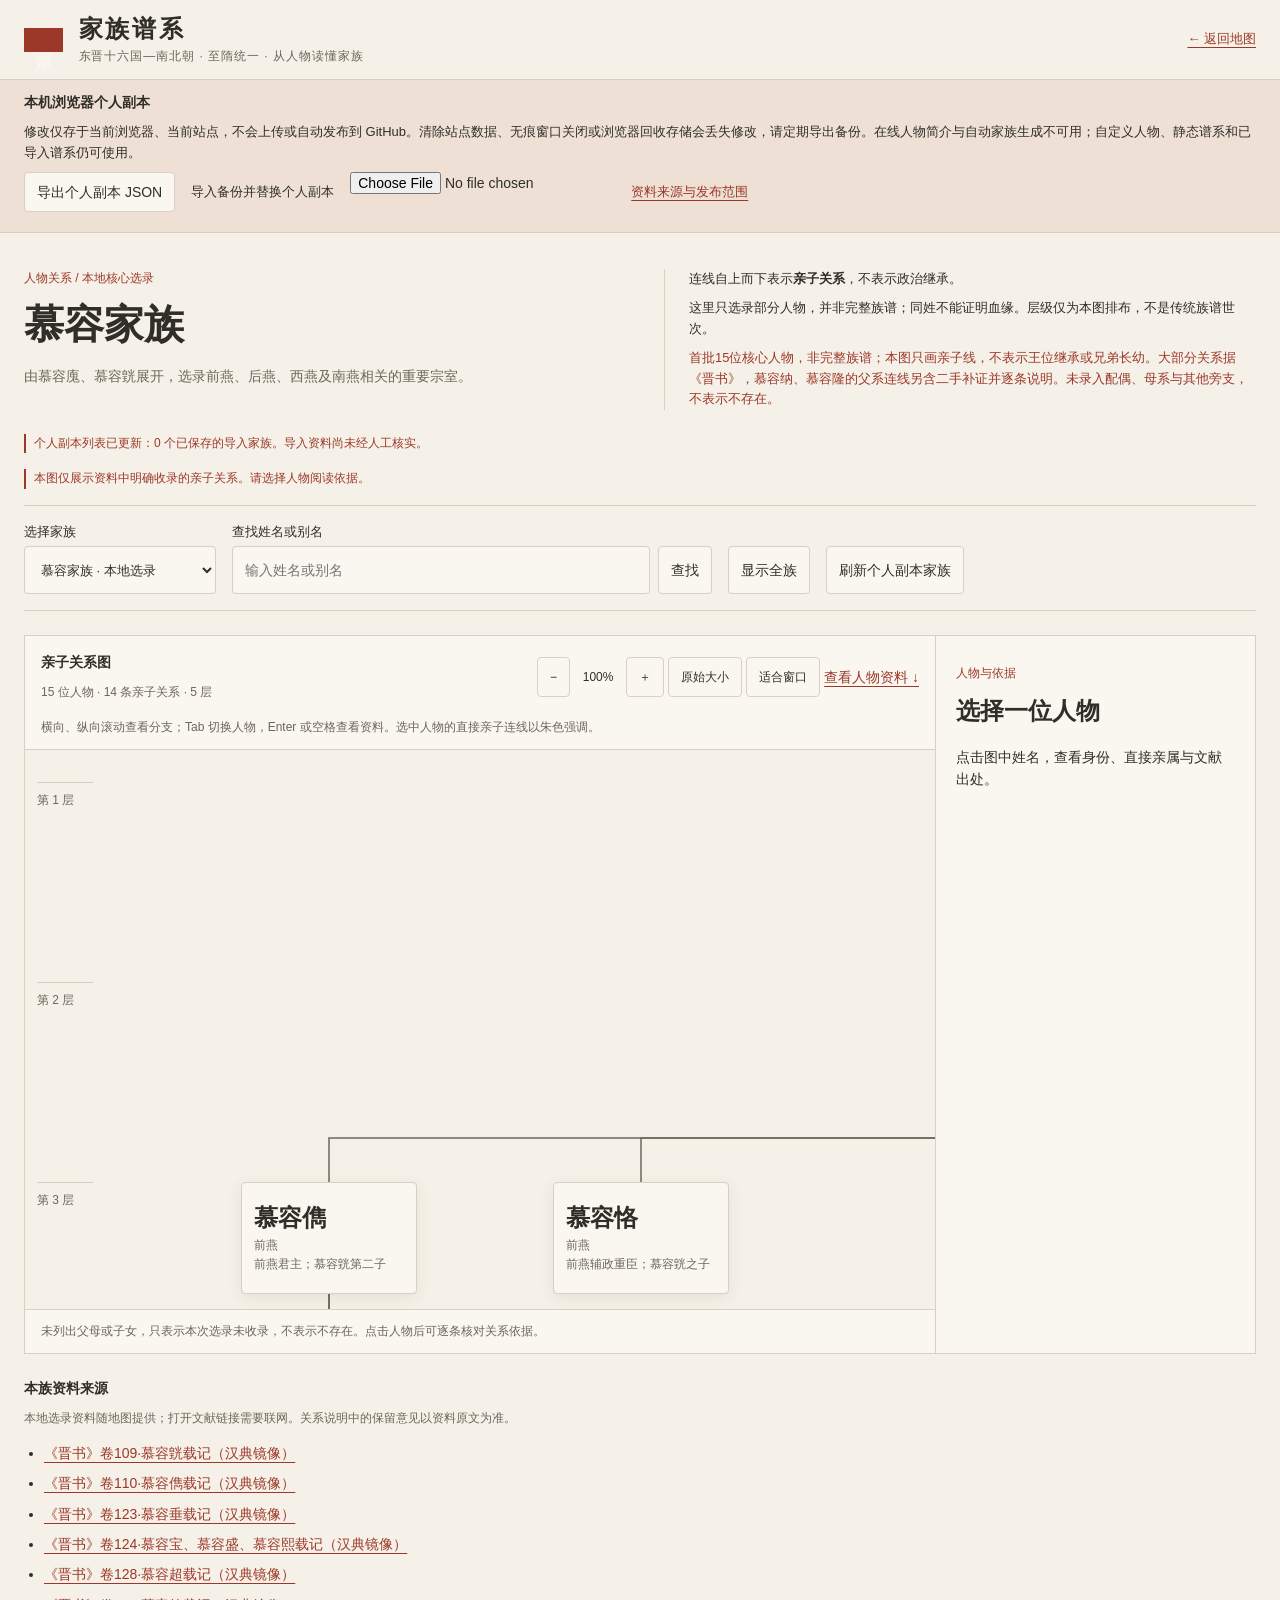
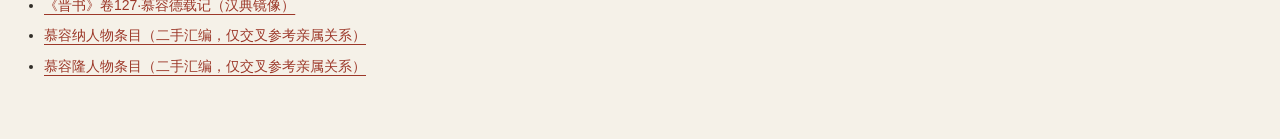
==== commit 7c27d052: "Extend historical atlas through Northern and Southern dynasties to 589" ====
--- a/genealogy.html
+++ b/genealogy.html
@@ -2,7 +2,7 @@
 <html lang="zh-CN">
 <head>
 <meta charset="utf-8"><meta name="viewport" content="width=device-width, initial-scale=1">
-<title>家族谱系 · 东晋十六国</title>
+<title>家族谱系 · 东晋十六国—南北朝 · 至隋统一</title>
 <link rel="stylesheet" href="atlas.css"><link rel="stylesheet" href="genealogy.css">
 <link rel="stylesheet" href="personal-data.css">
 <script src="atlas-config.js" defer></script><script src="atlas-api.js" defer></script>
@@ -11,7 +11,7 @@
 </head>
 <body class="genealogy-page">
 <a class="skip-link" href="#genealogy-controls">跳至谱系操作</a>
-<header class="masthead"><div class="brand"><span class="seal" aria-hidden="true">谱系</span><div><h1>家族谱系</h1><p>东晋十六国 · 从人物读懂家族</p></div></div><nav class="header-actions" aria-label="页面导航"><a href="index.html">← 返回地图</a></nav></header>
+<header class="masthead"><div class="brand"><span class="seal" aria-hidden="true">谱系</span><div><h1>家族谱系</h1><p>东晋十六国—南北朝 · 至隋统一 · 从人物读懂家族</p></div></div><nav class="header-actions" aria-label="页面导航"><a href="index.html">← 返回地图</a></nav></header>
 <main class="genealogy-main">
 <section class="genealogy-intro" aria-labelledby="family-title"><div><p id="family-kind" class="eyebrow">人物关系 / 核心选录</p><h2 id="family-title">正在读取家族资料…</h2><p id="family-description"></p></div><div class="reading-note"><p>连线自上而下表示<strong>亲子关系</strong>，不表示政治继承。</p><p>这里只选录部分人物，并非完整族谱；同姓不能证明血缘。层级仅为本图排布，不是传统族谱世次。</p><p id="family-scope"></p></div></section>
 <section id="family-provenance" class="family-provenance" aria-labelledby="provenance-title" hidden><h2 id="provenance-title">导入资料 · 尚未经人工核实</h2><p id="family-generated-at"></p><p>本族依据检索来源生成并保存，不属于本地人工选录资料，也不代表完整族谱。请结合下方来源逐条核对人物与亲子关系；未收录不等于不存在。</p><ul id="family-warnings"></ul></section>
